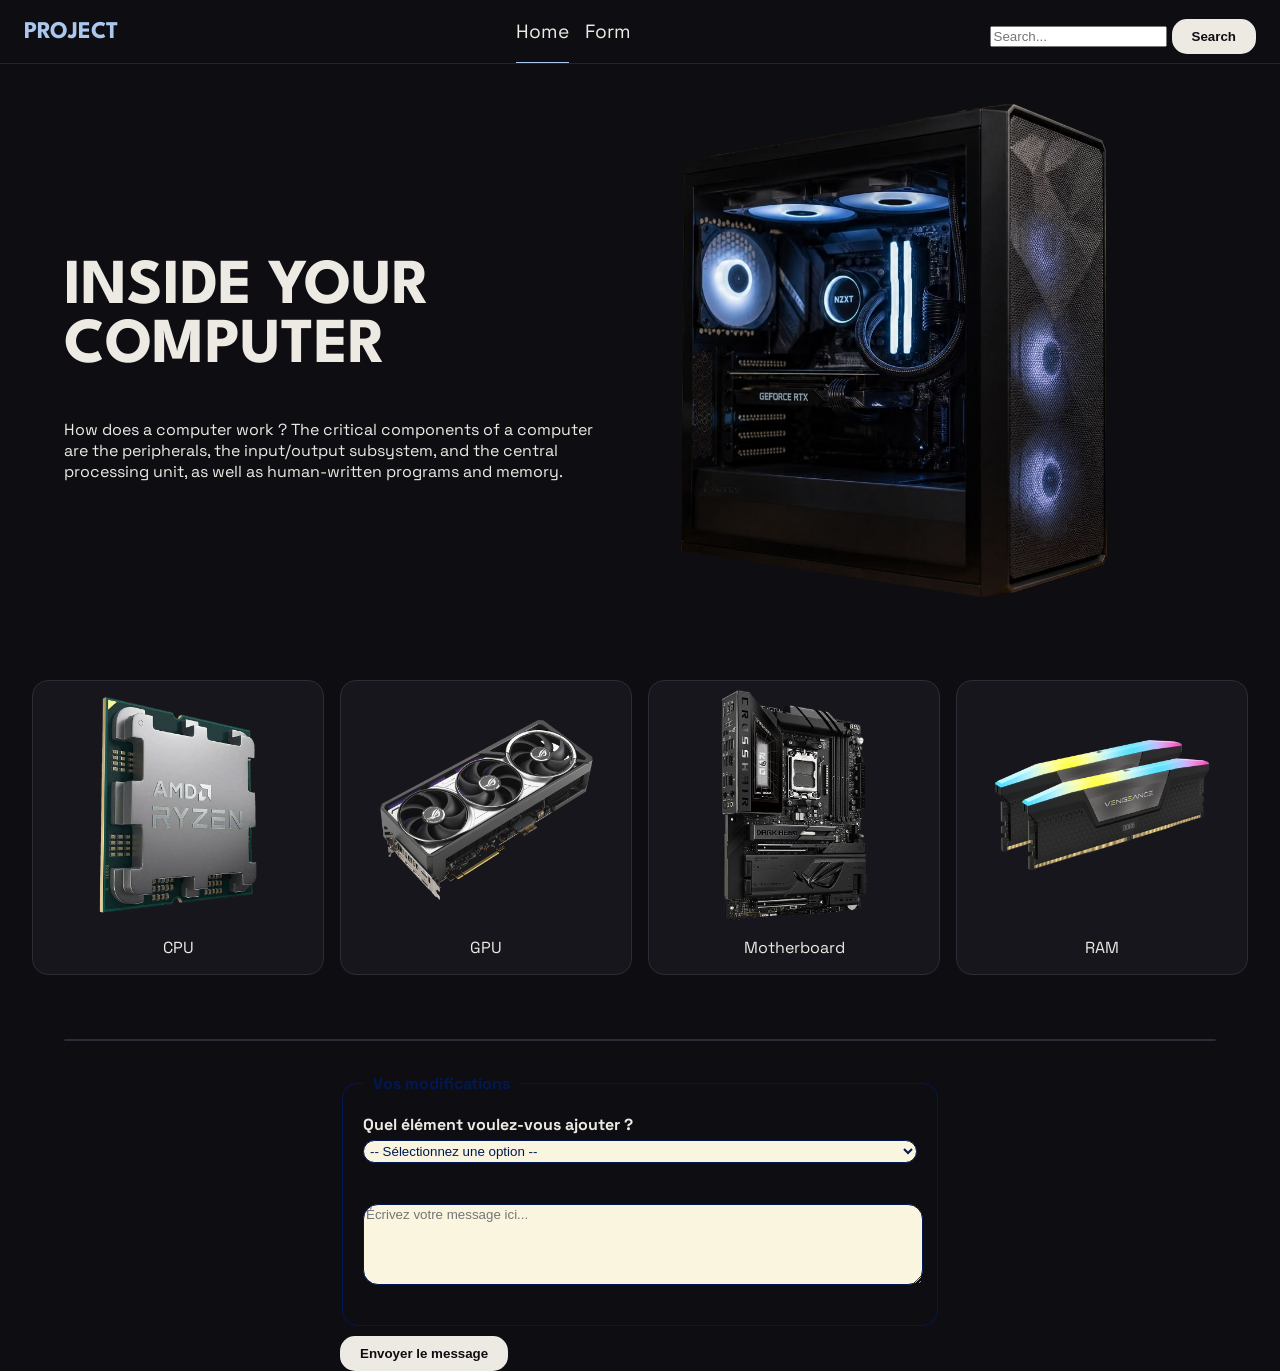
==== index.html @ d4c949b2 "hnfshnks" ====
<!DOCTYPE html>
<html lang="fr">
    <head>
        <title> Home </title>
        <meta charset="UTF-8">  
        <link rel="stylesheet" href="style.css">
        <script src="accueil.js"></script>
    </head>

    <body>
        <!--  Balise header contenant la barre de navigation du site --> 
        <header class="navbar">
            <div class="navbar_container">
                <a href="index.html" class="navbar_name" id="navbar_name"> PROJECT </a>

                <nav class="navbar_menu" id="navbar_menu">
                    <ul class="navbar_list">
                        <li><a href="index.html" class="current_page"> Home </a></li>
                        <li><a href="formulaire.html"> Form </a></li>
                    </ul>
                </nav>

                <div class="navbar_search">
                    <form class="search_form" id="search_form" role="search">
                        <input class="search_form_input" type="search" placeholder="Search...">
                        <input class="search_form_submit" type="submit" value="Search" />
                    </form>
                </div>
            </div>
        </header>

        <main>
            <div class="main_div">
                <div class="left_div">
                    <h1> INSIDE YOUR COMPUTER </h1>
                    <p> How does a computer work ? The critical components of a computer are the peripherals, the input/output subsystem, and the central processing unit, as well as human-written programs and memory. </p>
                </div>

                <div class="right_div">
                    <img src="images/computer.png" alt="computer" class="computer_image">
                </div>
            </div>

            <div class="components_div">
                <div class="component_item">
                    <img src="images/cpu.png" alt="cpu" class="cpu_image" onclick="component_item_display(cpu)">
                    <p> CPU </p>
                </div>

                <div class="component_item">
                    <img src="images/gpu.png" alt="gpu" class="gpu_image" onclick="component_item_display(gpu)">
                    <p> GPU </p>
                </div>

                <div class="component_item">
                    <img src="images/motherboard.png" alt="motherboard" class="motherboard_image" onclick="component_item_display(motherboard)">
                    <p> Motherboard </p>
                </div>

                <div class="component_item">
                    <img src="images/ram.png" alt="ram" class="ram_image" onclick="component_item_display(ram)">
                    <p> RAM </p>
                </div>
            </div>

            <div class="components_description">
                <p class="component_item_description" id="cpu" hidden> The CPU, or central processing unit, is the brain of the computer. Every time you click a button, open a file, or load a webpage, it carries out the instructions behind that action, working through billions of steps every second.</p>
                <p class="component_item_description" id="gpu" hidden> The GPU, or graphics processing unit, draws everything you see on the screen, from desktop windows to videos and 3D games. A CPU works on a few tasks at a time, while a GPU can handle thousands of tasks at once, which is exactly what drawing an image needs.</p>
                <p class="component_item_description" id="motherboard" hidden> The motherboard is the main circuit board inside your computer. Every other part either plugs into it or connects to it, and its job is to hold those parts together and move data and power between them. It also stores the BIOS or UEFI firmware that starts the computer before the operating system loads.</p>
                <p class="component_item_description" id="ram" hidden> RAM, or random access memory, is the fast short-term memory your computer uses for whatever you are doing right now. When you open a browser, start a game, or edit a document, the data in use is kept in RAM. RAM is volatile, which means everything in it is wiped when the computer turns off.</p>
            </div>

            <div class="add_description_form">
                <form action="#" method="post">

                    <!-- Liste déroulante -->
                    <fieldset>
                        <legend>Vos modifications</legend>

                        <label for="profil">Quel élément voulez-vous ajouter ?</label><br>
                        <select id="profil" name="profil">
                            <option value="">-- Sélectionnez une option --</option>
                            <option value="titre">Titre</option>
                            <option value="paragraphe">Paragraphe</option>
                        </select><br><br>


                        <textarea id="message" name="message" rows="5" cols="40" placeholder="Écrivez votre message ici..."></textarea>
                    </fieldset>

                    <!-- Bouton d’envoi -->
                    <input type="submit" value="Envoyer le message">

                </form>
            </div>
        </main>
    </body>
</html>
---- style.css ----
/* Import de polices via Google Fonts */
@import url('https://fonts.googleapis.com/css2?family=League+Spartan:wght@100..900&family=Space+Grotesk:wght@300..700&display=swap');

html {
    scroll-behavior: smooth; /* Permet un défilement plus fluide */
}

body {
    /* Mise en page de l'ensemble du site*/
    background-color: #0e0d12;
    color: #edeae4;
    margin: 0;
    font-family: 'Space Grotesk', sans-serif; /* Police de caractères importée, utilisée par défaut sur le site */
}

header {
    border-bottom: #25232c 1px solid; /* Trait de séparation en bas de l'en-tête */
}

h1 {
    font-family: 'League Spartan', sans-serif; /* Police de caractères pour les titres */
    font-size: 4rem;
}

a {
    color: #edeae4;
    text-decoration: none;
}

a:hover { /* Changement de couleur au survol des liens */
    color: #b7b2bd;
}

.navbar { /* Style de la barre de navigation qui lui permet de rester visible en haut de la page même au défilement */
    position: sticky;
    top: 0;
    z-index: 1000;
    display: flex;
    align-items: center;
    background-color: #0e0d12;
    font-size: 1.2rem;
}

.navbar_container { 
    display: flex;
    justify-content: space-between;
    align-items: center;
    width: 100%;
    margin: 0 auto;
    padding: 0 1.5rem;
    gap: 1rem;
}

.navbar_name {
    font-family: 'League Spartan', sans-serif;
    font-size: 1.5rem;
    font-weight: 700;
    color: #abc7ed;
}

.navbar_name:hover {
    color: #7095d0;
}

.navbar_list {
    list-style: none;
    display: flex;
    align-items: center;
    gap: 1rem;
}

.current_page {
    border-bottom: 1px solid #abc7ed;
    padding-bottom: calc(1em - 1px);
}

.main_div {
    display: flex;
    justify-content: space-between;
    align-items: center;
    padding: 2rem 4rem;
    gap: 5rem;
}

.left_div, .right_div {
    flex: 1 1 0;
    min-width: 0;
}

img {
    max-width: 80%;
    height: auto;
}

.components_div {
    display: flex;
    justify-content: space-between;
    align-items: center;
    gap: 1rem;
    padding: 2rem 2rem;
}

.component_item {
    flex: 1 1 0;
    min-width: 0;
    border: 1px solid #2e2b36;
    border-radius: 1rem;
    background-color: #17161d;
}

.component_item:hover {
    transform: scale(1.05);
    cursor: pointer;
}

.component_item img {
    display: block;
    margin: 0.5rem auto;
    max-width: 80%;
    height: auto;
}

.component_item p {
    text-align: center;
}

.components_description {
    border: 1px solid #2e2b36;
    border-radius: 1rem;
    background-color: #17161d;
    margin: 2rem 4rem;
}

.components_description p {
    padding: 1rem 4rem;
    font-size: 1.2rem;
    text-align: center;
}

.components_description p[hidden] {
    display: none;
}

form {
    max-width: 600px;
    margin: 0 auto;
}

/* Regroupement des champs */
fieldset {
    border: 1px solid #001854;
    border-radius: 15px;
    padding: 20px;
}

/* Titre des fieldsets */
legend {
    font-weight: bold;
    color: #001854;
    padding: 0 10px;
}

label {
    font-weight: bold;
}

input[type="text"],
input[type="email"],
input[type="number"],
select,
textarea {
    width: 100%;
    padding: 2px;
    margin-top: 5px;
    margin-bottom: 15px;
    border: 1px solid #001854;
    border-radius: 15px;
    background-color: #faf5df;
    color: #001854;
    font-family: Arial, sans-serif;
}

textarea {
    resize: vertical;
}

input[type="submit"] {
    background-color: #edeae4;
    border-radius: 15px;
    color: #0e0d12;
    border: none;
    margin-top: 10px;
    padding: 10px 20px;
    font-weight: bold;
    cursor: pointer;
}

@media (max-width: 768px) {
    .main_div {
        flex-direction: column;
        padding: 2rem;
    }

    .left_div h1 p {
        text-align: center;
    }

    .computer_image {
        display: block;
        margin: 0rem auto;
        max-width: 80%;
        height: auto;
    }
}
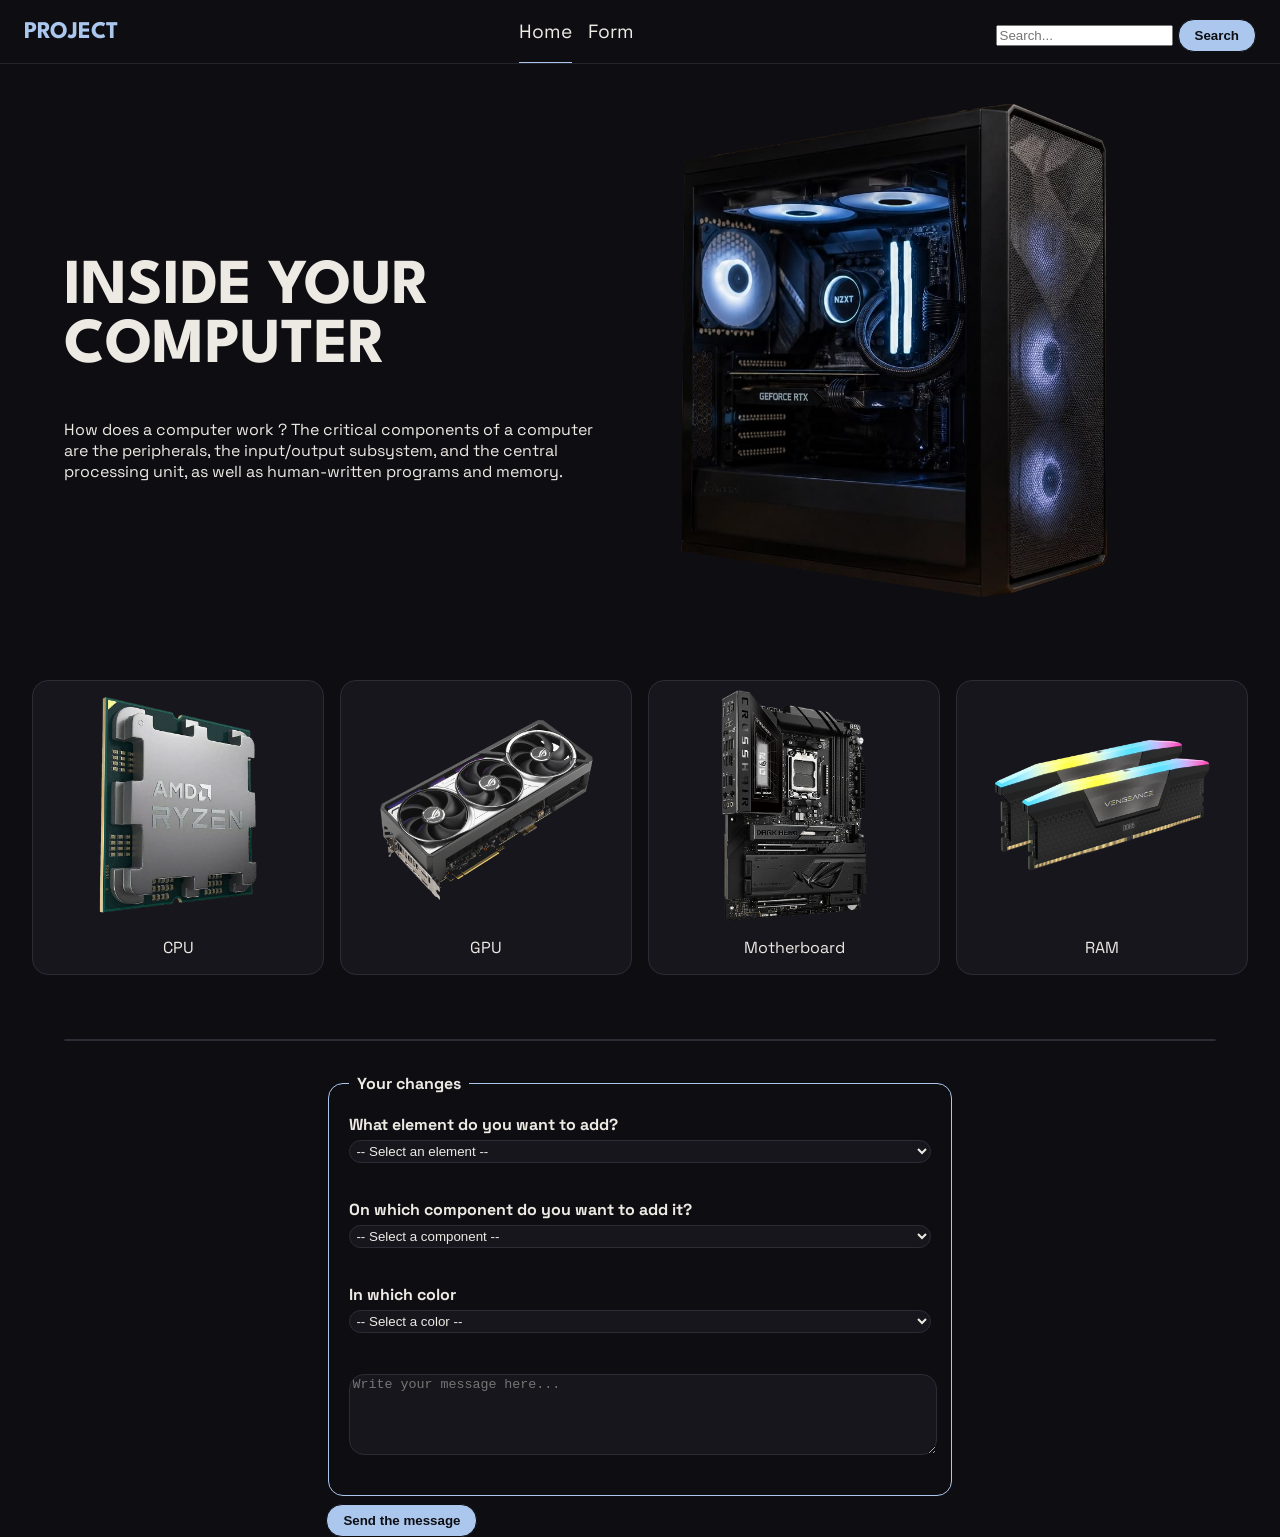
==== commit cb010b6e: "form" ====
--- a/index.html
+++ b/index.html
@@ -71,26 +71,40 @@
             </div>
 
             <div class="add_description_form">
-                <form action="#" method="post">
+                <form action="#" method="post" class="add_description_form">
 
-                    <!-- Liste déroulante -->
                     <fieldset>
-                        <legend>Vos modifications</legend>
+                        <legend>Your changes</legend>
 
-                        <label for="profil">Quel élément voulez-vous ajouter ?</label><br>
-                        <select id="profil" name="profil">
-                            <option value="">-- Sélectionnez une option --</option>
-                            <option value="titre">Titre</option>
-                            <option value="paragraphe">Paragraphe</option>
+                        <label for="element_form">What element do you want to add?</label><br>
+                        <select id="element_form" name="element_form">
+                            <option value="" class="placeholder">-- Select an element --</option>
+                            <option value="title">Title</option>
+                            <option value="paragraph">Paragraph</option>
                         </select><br><br>
 
+                        <label for="component_form">On which component do you want to add it?</label><br>
+                        <select id="component_form" name="component_form">
+                            <option value="" class="placeholder"> -- Select a component --</option>
+                            <option value="cpu"> CPU</option>
+                            <option value="gpu"> GPU</option>
+                            <option value="motherboard"> Motherboard</option>
+                            <option value="ram"> RAM</option>
+                        </select><br><br>
 
-                        <textarea id="message" name="message" rows="5" cols="40" placeholder="Écrivez votre message ici..."></textarea>
+                        <label for="color_form">In which color</label><br>
+                        <select id="color_form" name="color_form">
+                            <option value="" class="placeholder">-- Select a color --</option>
+                            <option value="red"> Red</option>
+                            <option value="blue"> Blue</option>
+                            <option value="green"> Green</option>
+                            <option value="yellow"> Yellow</option>
+                        </select><br><br>
+
+                        <textarea id="message" name="message" rows="5" cols="40" placeholder="Write your message here..."></textarea>
                     </fieldset>
 
-                    <!-- Bouton d’envoi -->
-                    <input type="submit" value="Envoyer le message">
-
+                    <input type="submit" value="Send the message">
                 </form>
             </div>
         </main>
--- a/style.css
+++ b/style.css
@@ -142,43 +142,42 @@
     display: none;
 }
 
-form {
-    max-width: 600px;
+.add_description_form {
+    max-width: 70%;
     margin: 0 auto;
 }
 
 /* Regroupement des champs */
 fieldset {
-    border: 1px solid #001854;
+    border: 1px solid #abc7ed;
     border-radius: 15px;
     padding: 20px;
 }
 
-/* Titre des fieldsets */
 legend {
     font-weight: bold;
-    color: #001854;
-    padding: 0 10px;
+    color: #edeae4;
+    padding: 0 0.5rem;
 }
 
 label {
     font-weight: bold;
 }
 
-input[type="text"],
-input[type="email"],
-input[type="number"],
+.placeholder {
+    color: #4c4955;
+}
+
 select,
 textarea {
     width: 100%;
     padding: 2px;
     margin-top: 5px;
     margin-bottom: 15px;
-    border: 1px solid #001854;
+    border: 1px solid #2e2b36;
     border-radius: 15px;
-    background-color: #faf5df;
-    color: #001854;
-    font-family: Arial, sans-serif;
+    background-color: #17161d;
+    color: #edeae4;
 }
 
 textarea {
@@ -186,12 +185,12 @@
 }
 
 input[type="submit"] {
-    background-color: #edeae4;
-    border-radius: 15px;
+    background-color: #abc7ed;
+    border-radius: 1rem;
     color: #0e0d12;
-    border: none;
-    margin-top: 10px;
-    padding: 10px 20px;
+    border: 1px solid #0e0d12;
+    margin-top: 0.5rem;
+    padding: 0.5rem 1rem;
     font-weight: bold;
     cursor: pointer;
 }
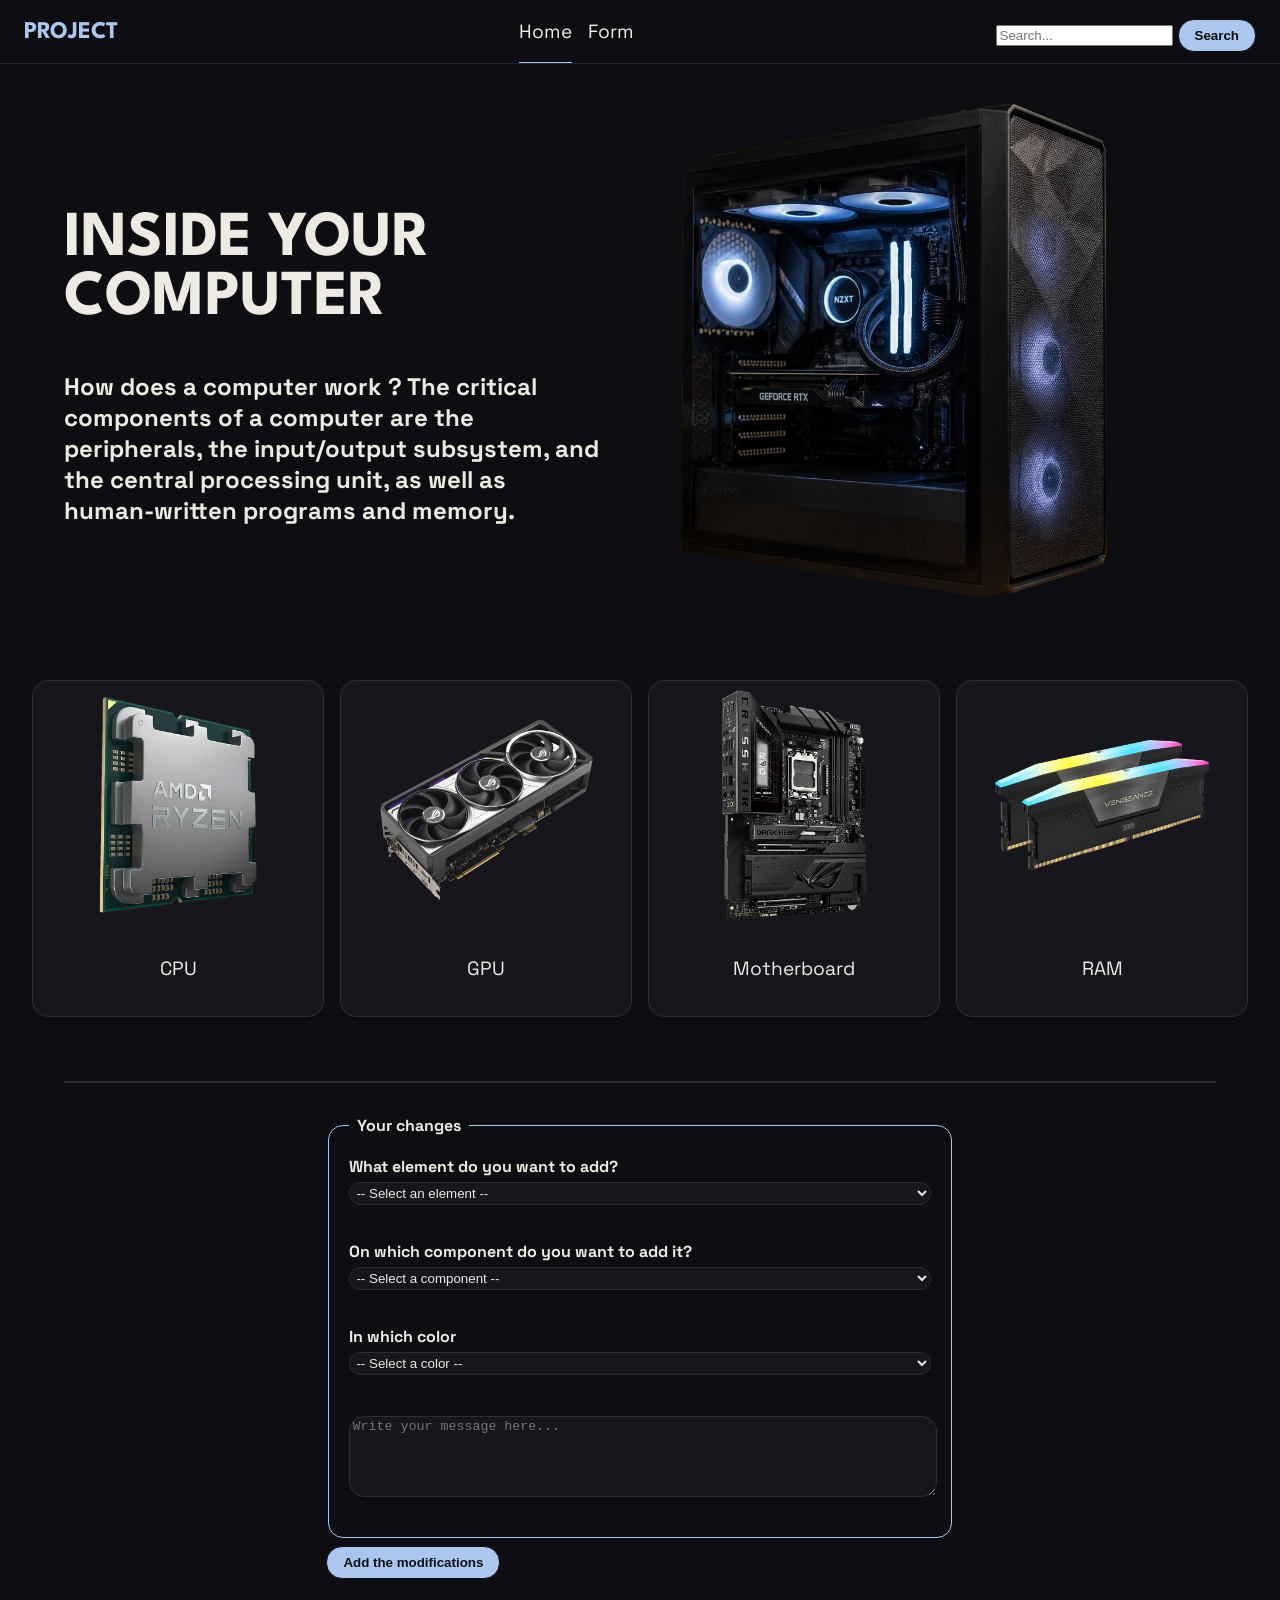
==== commit 00df2687: "add_description_form almost done" ====
--- a/index.html
+++ b/index.html
@@ -4,7 +4,7 @@
         <title> Home </title>
         <meta charset="UTF-8">  
         <link rel="stylesheet" href="style.css">
-        <script src="accueil.js"></script>
+        <script src="accueil.js" defer></script>
     </head>
 
     <body>
@@ -33,7 +33,7 @@
             <div class="main_div">
                 <div class="left_div">
                     <h1> INSIDE YOUR COMPUTER </h1>
-                    <p> How does a computer work ? The critical components of a computer are the peripherals, the input/output subsystem, and the central processing unit, as well as human-written programs and memory. </p>
+                    <h2> How does a computer work ? The critical components of a computer are the peripherals, the input/output subsystem, and the central processing unit, as well as human-written programs and memory. </h2>
                 </div>
 
                 <div class="right_div">
@@ -42,36 +42,50 @@
             </div>
 
             <div class="components_div">
-                <div class="component_item">
-                    <img src="images/cpu.png" alt="cpu" class="cpu_image" onclick="component_item_display(cpu)">
+                <div class="component_item" onclick="component_item_display('cpu')">
+                    <img src="images/cpu.png" alt="cpu" class="cpu_image">
                     <p> CPU </p>
                 </div>
 
-                <div class="component_item">
-                    <img src="images/gpu.png" alt="gpu" class="gpu_image" onclick="component_item_display(gpu)">
+                <div class="component_item" onclick="component_item_display('gpu')">
+                    <img src="images/gpu.png" alt="gpu" class="gpu_image">
                     <p> GPU </p>
                 </div>
 
-                <div class="component_item">
-                    <img src="images/motherboard.png" alt="motherboard" class="motherboard_image" onclick="component_item_display(motherboard)">
+                <div class="component_item" onclick="component_item_display('motherboard')">
+                    <img src="images/motherboard.png" alt="motherboard" class="motherboard_image">
                     <p> Motherboard </p>
                 </div>
 
-                <div class="component_item">
-                    <img src="images/ram.png" alt="ram" class="ram_image" onclick="component_item_display(ram)">
+                <div class="component_item" onclick="component_item_display('ram')">
+                    <img src="images/ram.png" alt="ram" class="ram_image" >
                     <p> RAM </p>
                 </div>
             </div>
 
             <div class="components_description">
-                <p class="component_item_description" id="cpu" hidden> The CPU, or central processing unit, is the brain of the computer. Every time you click a button, open a file, or load a webpage, it carries out the instructions behind that action, working through billions of steps every second.</p>
-                <p class="component_item_description" id="gpu" hidden> The GPU, or graphics processing unit, draws everything you see on the screen, from desktop windows to videos and 3D games. A CPU works on a few tasks at a time, while a GPU can handle thousands of tasks at once, which is exactly what drawing an image needs.</p>
-                <p class="component_item_description" id="motherboard" hidden> The motherboard is the main circuit board inside your computer. Every other part either plugs into it or connects to it, and its job is to hold those parts together and move data and power between them. It also stores the BIOS or UEFI firmware that starts the computer before the operating system loads.</p>
-                <p class="component_item_description" id="ram" hidden> RAM, or random access memory, is the fast short-term memory your computer uses for whatever you are doing right now. When you open a browser, start a game, or edit a document, the data in use is kept in RAM. RAM is volatile, which means everything in it is wiped when the computer turns off.</p>
+                <div class="component_item_description" id="cpu" hidden>
+                    <h3>The CPU</h3>
+                    <p> The CPU, or central processing unit, is the brain of the computer. Every time you click a button, open a file, or load a webpage, it carries out the instructions behind that action, working through billions of steps every second.</p>
+                </div>
+
+                <div class="component_item_description" id="gpu" hidden>
+                    <h3>The GPU</h3>
+                    <p> The GPU, or graphics processing unit, draws everything you see on the screen, from desktop windows to videos and 3D games. A CPU works on a few tasks at a time, while a GPU can handle thousands of tasks at once, which is exactly what drawing an image needs.</p>
+                </div>
+                <div class="component_item_description" id="motherboard" hidden>
+                    <h3>The Motherboard</h3>
+                    <p> The motherboard is the main circuit board inside your computer. Every other part either plugs into it or connects to it, and its job is to hold those parts together and move data and power between them. It also stores the BIOS or UEFI firmware that starts the computer before the operating system loads.</p>
+                </div>
+
+                <div class="component_item_description" id="ram" hidden>
+                    <h3>The RAM</h3>
+                    <p> RAM, or random access memory, is the fast short-term memory your computer uses for whatever you are doing right now. When you open a browser, start a game, or edit a document, the data in use is kept in RAM. RAM is volatile, which means everything in it is wiped when the computer turns off.</p>
+                </div>
             </div>
 
             <div class="add_description_form">
-                <form action="#" method="post" class="add_description_form">
+                <form action="#" class="add_description_form" onsubmit="add_description(event)">
 
                     <fieldset>
                         <legend>Your changes</legend>
@@ -79,8 +93,8 @@
                         <label for="element_form">What element do you want to add?</label><br>
                         <select id="element_form" name="element_form">
                             <option value="" class="placeholder">-- Select an element --</option>
-                            <option value="title">Title</option>
-                            <option value="paragraph">Paragraph</option>
+                            <option value="h3">Title</option>
+                            <option value="p">Paragraph</option>
                         </select><br><br>
 
                         <label for="component_form">On which component do you want to add it?</label><br>
@@ -95,16 +109,16 @@
                         <label for="color_form">In which color</label><br>
                         <select id="color_form" name="color_form">
                             <option value="" class="placeholder">-- Select a color --</option>
-                            <option value="red"> Red</option>
-                            <option value="blue"> Blue</option>
-                            <option value="green"> Green</option>
-                            <option value="yellow"> Yellow</option>
+                            <option value="#edabab"> Red</option>
+                            <option value="#abc7ed"> Blue</option>
+                            <option value="#b3edab"> Green</option>
+                            <option value="#ede9ab"> Yellow</option>
                         </select><br><br>
 
                         <textarea id="message" name="message" rows="5" cols="40" placeholder="Write your message here..."></textarea>
                     </fieldset>
 
-                    <input type="submit" value="Send the message">
+                    <input type="submit" value="Add the modifications">
                 </form>
             </div>
         </main>
--- a/style.css
+++ b/style.css
@@ -132,19 +132,19 @@
     margin: 2rem 4rem;
 }
 
-.components_description p {
+.components_description h3, p {
     padding: 1rem 4rem;
     font-size: 1.2rem;
     text-align: center;
 }
 
-.components_description p[hidden] {
+.components_description div[hidden] {
     display: none;
 }
 
 .add_description_form {
     max-width: 70%;
-    margin: 0 auto;
+    margin: 2rem auto;
 }
 
 /* Regroupement des champs */
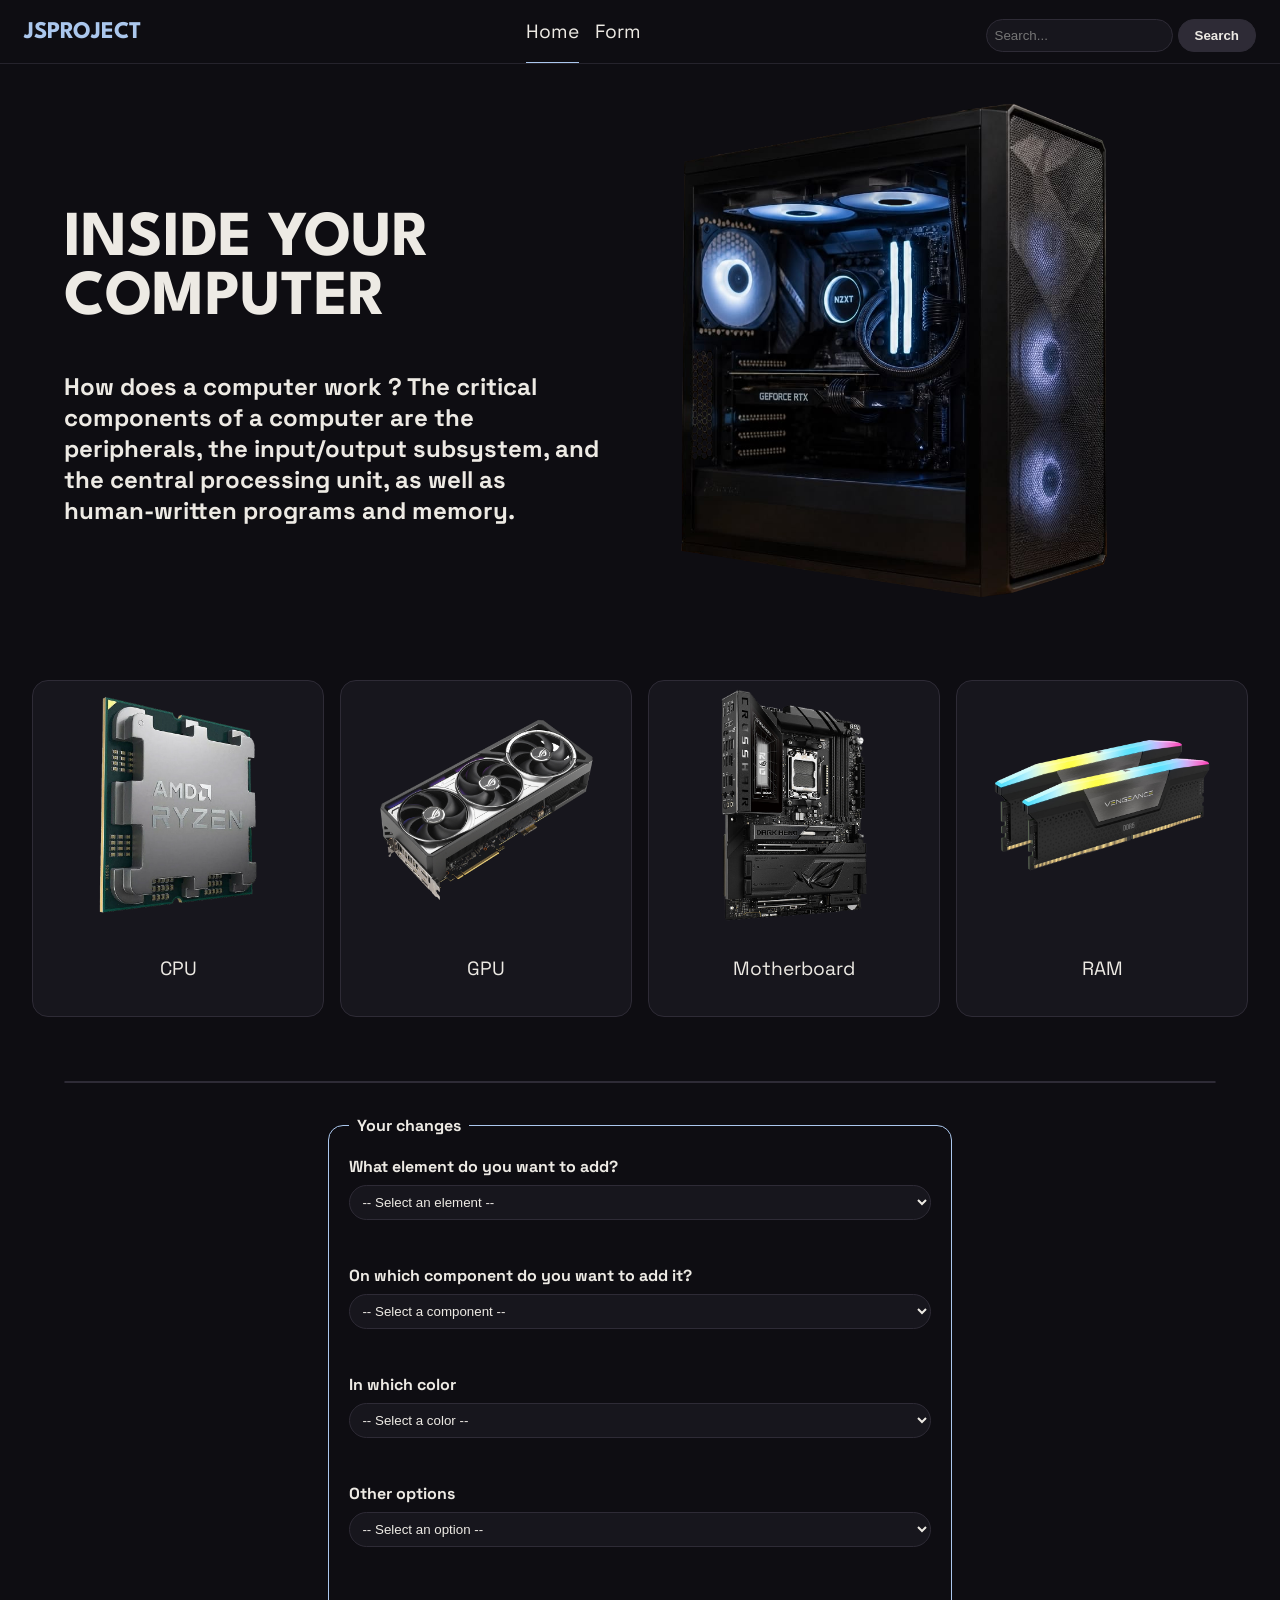
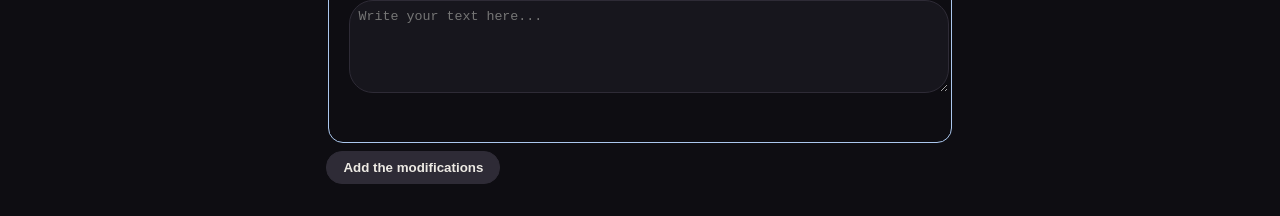
==== commit d546b57c: ".." ====
--- a/index.html
+++ b/index.html
@@ -11,7 +11,7 @@
         <!--  Balise header contenant la barre de navigation du site --> 
         <header class="navbar">
             <div class="navbar_container">
-                <a href="index.html" class="navbar_name" id="navbar_name"> PROJECT </a>
+                <a href="index.html" class="navbar_name" id="navbar_name"> JSPROJECT </a>
 
                 <nav class="navbar_menu" id="navbar_menu">
                     <ul class="navbar_list">
@@ -22,8 +22,8 @@
 
                 <div class="navbar_search">
                     <form class="search_form" id="search_form" role="search">
-                        <input class="search_form_input" type="search" placeholder="Search...">
-                        <input class="search_form_submit" type="submit" value="Search" />
+                        <input class="search_form_input" type="search" placeholder="Search..." id="search_input">
+                        <input class="search_form_submit" type="submit" value="Search" onclick="searching_bar()"/>
                     </form>
                 </div>
             </div>
@@ -115,7 +115,15 @@
                             <option value="#ede9ab"> Yellow</option>
                         </select><br><br>
 
-                        <textarea id="message" name="message" rows="5" cols="40" placeholder="Write your message here..."></textarea>
+                        <label for="option_form">Other options</label><br>
+                        <select id="option_form" name="option_form">
+                            <option value="" class="placeholder">-- Select an option --</option>
+                            <option value="font-weight: bold"> Bold </option>
+                            <option value="font-style: italic"> Italic </option>
+                            <option value="text-decoration: underline"> Underline </option>
+                        </select><br><br>
+
+                        <textarea id="message" name="message" rows="5" cols="40" placeholder="Write your text here..."></textarea>
                     </fieldset>
 
                     <input type="submit" value="Add the modifications">
--- a/style.css
+++ b/style.css
@@ -70,6 +70,14 @@
     gap: 1rem;
 }
 
+input[type="search"] {
+    padding: 0.5rem;
+    border: 1px solid #2e2b36;
+    border-radius: 1.5rem;
+    background-color: #17161d;
+    color: #edeae4;
+}
+
 .current_page {
     border-bottom: 1px solid #abc7ed;
     padding-bottom: calc(1em - 1px);
@@ -171,13 +179,17 @@
 select,
 textarea {
     width: 100%;
-    padding: 2px;
-    margin-top: 5px;
-    margin-bottom: 15px;
-    border: 1px solid #2e2b36;
-    border-radius: 15px;
-    background-color: #17161d;
-    color: #edeae4;
+    padding: 0.5rem;
+    margin-top: 0.5rem;
+    margin-bottom: 1.5rem;
+    border: 1px solid #2e2b36;
+    border-radius: 1.5rem;
+    background-color: #17161d;
+    color: #edeae4;
+}
+
+select {
+    cursor: pointer;
 }
 
 textarea {
@@ -185,14 +197,19 @@
 }
 
 input[type="submit"] {
-    background-color: #abc7ed;
+    background-color: #2e2b36;
     border-radius: 1rem;
-    color: #0e0d12;
-    border: 1px solid #0e0d12;
+    color: #edeae4;
+    border: 1px solid #2e2b36;
     margin-top: 0.5rem;
     padding: 0.5rem 1rem;
     font-weight: bold;
     cursor: pointer;
+}
+
+input[type="submit"]:hover {
+    background-color: #484550;
+    border: 1px solid #484550;
 }
 
 @media (max-width: 768px) {
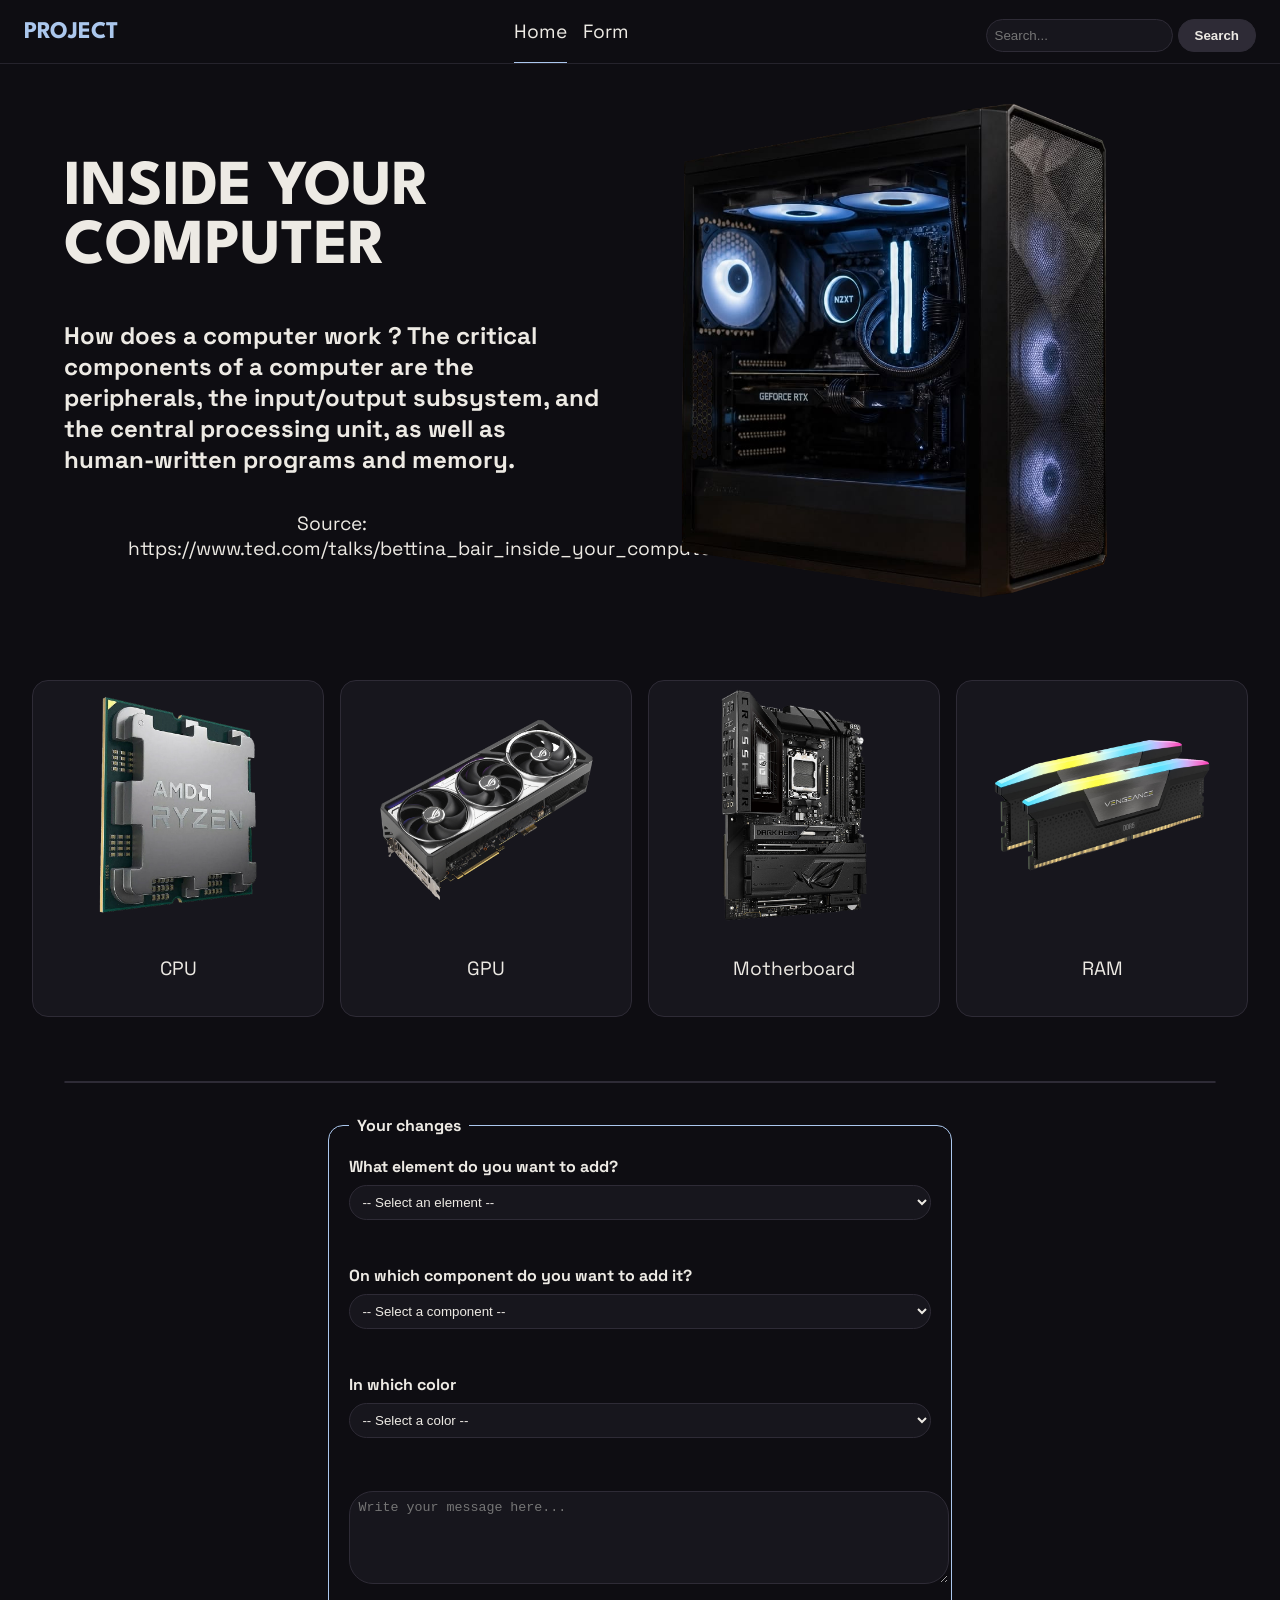
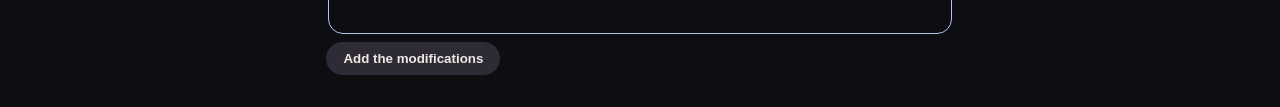
==== commit bca257e4: "..." ====
--- a/index.html
+++ b/index.html
@@ -11,7 +11,7 @@
         <!--  Balise header contenant la barre de navigation du site --> 
         <header class="navbar">
             <div class="navbar_container">
-                <a href="index.html" class="navbar_name" id="navbar_name"> JSPROJECT </a>
+                <a href="index.html" class="navbar_name" id="navbar_name"> PROJECT </a>
 
                 <nav class="navbar_menu" id="navbar_menu">
                     <ul class="navbar_list">
@@ -22,8 +22,8 @@
 
                 <div class="navbar_search">
                     <form class="search_form" id="search_form" role="search">
-                        <input class="search_form_input" type="search" placeholder="Search..." id="search_input">
-                        <input class="search_form_submit" type="submit" value="Search" onclick="searching_bar()"/>
+                        <input class="search_form_input" type="search" placeholder="Search...">
+                        <input class="search_form_submit" type="submit" value="Search" />
                     </form>
                 </div>
             </div>
@@ -34,6 +34,7 @@
                 <div class="left_div">
                     <h1> INSIDE YOUR COMPUTER </h1>
                     <h2> How does a computer work ? The critical components of a computer are the peripherals, the input/output subsystem, and the central processing unit, as well as human-written programs and memory. </h2>
+                    <p> Source: <a href="https://www.ted.com/talks/bettina_bair_inside_your_computer">https://www.ted.com/talks/bettina_bair_inside_your_computer</a></p>
                 </div>
 
                 <div class="right_div">
@@ -67,20 +68,24 @@
                 <div class="component_item_description" id="cpu" hidden>
                     <h3>The CPU</h3>
                     <p> The CPU, or central processing unit, is the brain of the computer. Every time you click a button, open a file, or load a webpage, it carries out the instructions behind that action, working through billions of steps every second.</p>
+                    <p>Source: <a href="https://computerinfobits.com/learn/parts-of-a-computer-and-their-functions">https://computerinfobits.com/learn/parts-of-a-computer-and-their-functions</a> (page no longer available)</p>
                 </div>
 
                 <div class="component_item_description" id="gpu" hidden>
                     <h3>The GPU</h3>
                     <p> The GPU, or graphics processing unit, draws everything you see on the screen, from desktop windows to videos and 3D games. A CPU works on a few tasks at a time, while a GPU can handle thousands of tasks at once, which is exactly what drawing an image needs.</p>
+                    <p>Source: <a href="https://computerinfobits.com/learn/parts-of-a-computer-and-their-functions">https://computerinfobits.com/learn/parts-of-a-computer-and-their-functions</a> (page no longer available)</p>
                 </div>
                 <div class="component_item_description" id="motherboard" hidden>
                     <h3>The Motherboard</h3>
                     <p> The motherboard is the main circuit board inside your computer. Every other part either plugs into it or connects to it, and its job is to hold those parts together and move data and power between them. It also stores the BIOS or UEFI firmware that starts the computer before the operating system loads.</p>
+                    <p>Source: <a href="https://computerinfobits.com/learn/parts-of-a-computer-and-their-functions">https://computerinfobits.com/learn/parts-of-a-computer-and-their-functions</a> (page no longer available)</p>
                 </div>
 
                 <div class="component_item_description" id="ram" hidden>
                     <h3>The RAM</h3>
                     <p> RAM, or random access memory, is the fast short-term memory your computer uses for whatever you are doing right now. When you open a browser, start a game, or edit a document, the data in use is kept in RAM. RAM is volatile, which means everything in it is wiped when the computer turns off.</p>
+                    <p>Source: <a href="https://computerinfobits.com/learn/parts-of-a-computer-and-their-functions">https://computerinfobits.com/learn/parts-of-a-computer-and-their-functions</a> (page no longer available)</p>
                 </div>
             </div>
 
@@ -115,15 +120,7 @@
                             <option value="#ede9ab"> Yellow</option>
                         </select><br><br>
 
-                        <label for="option_form">Other options</label><br>
-                        <select id="option_form" name="option_form">
-                            <option value="" class="placeholder">-- Select an option --</option>
-                            <option value="font-weight: bold"> Bold </option>
-                            <option value="font-style: italic"> Italic </option>
-                            <option value="text-decoration: underline"> Underline </option>
-                        </select><br><br>
-
-                        <textarea id="message" name="message" rows="5" cols="40" placeholder="Write your text here..."></textarea>
+                        <textarea id="message" name="message" rows="5" cols="40" placeholder="Write your message here..."></textarea>
                     </fieldset>
 
                     <input type="submit" value="Add the modifications">
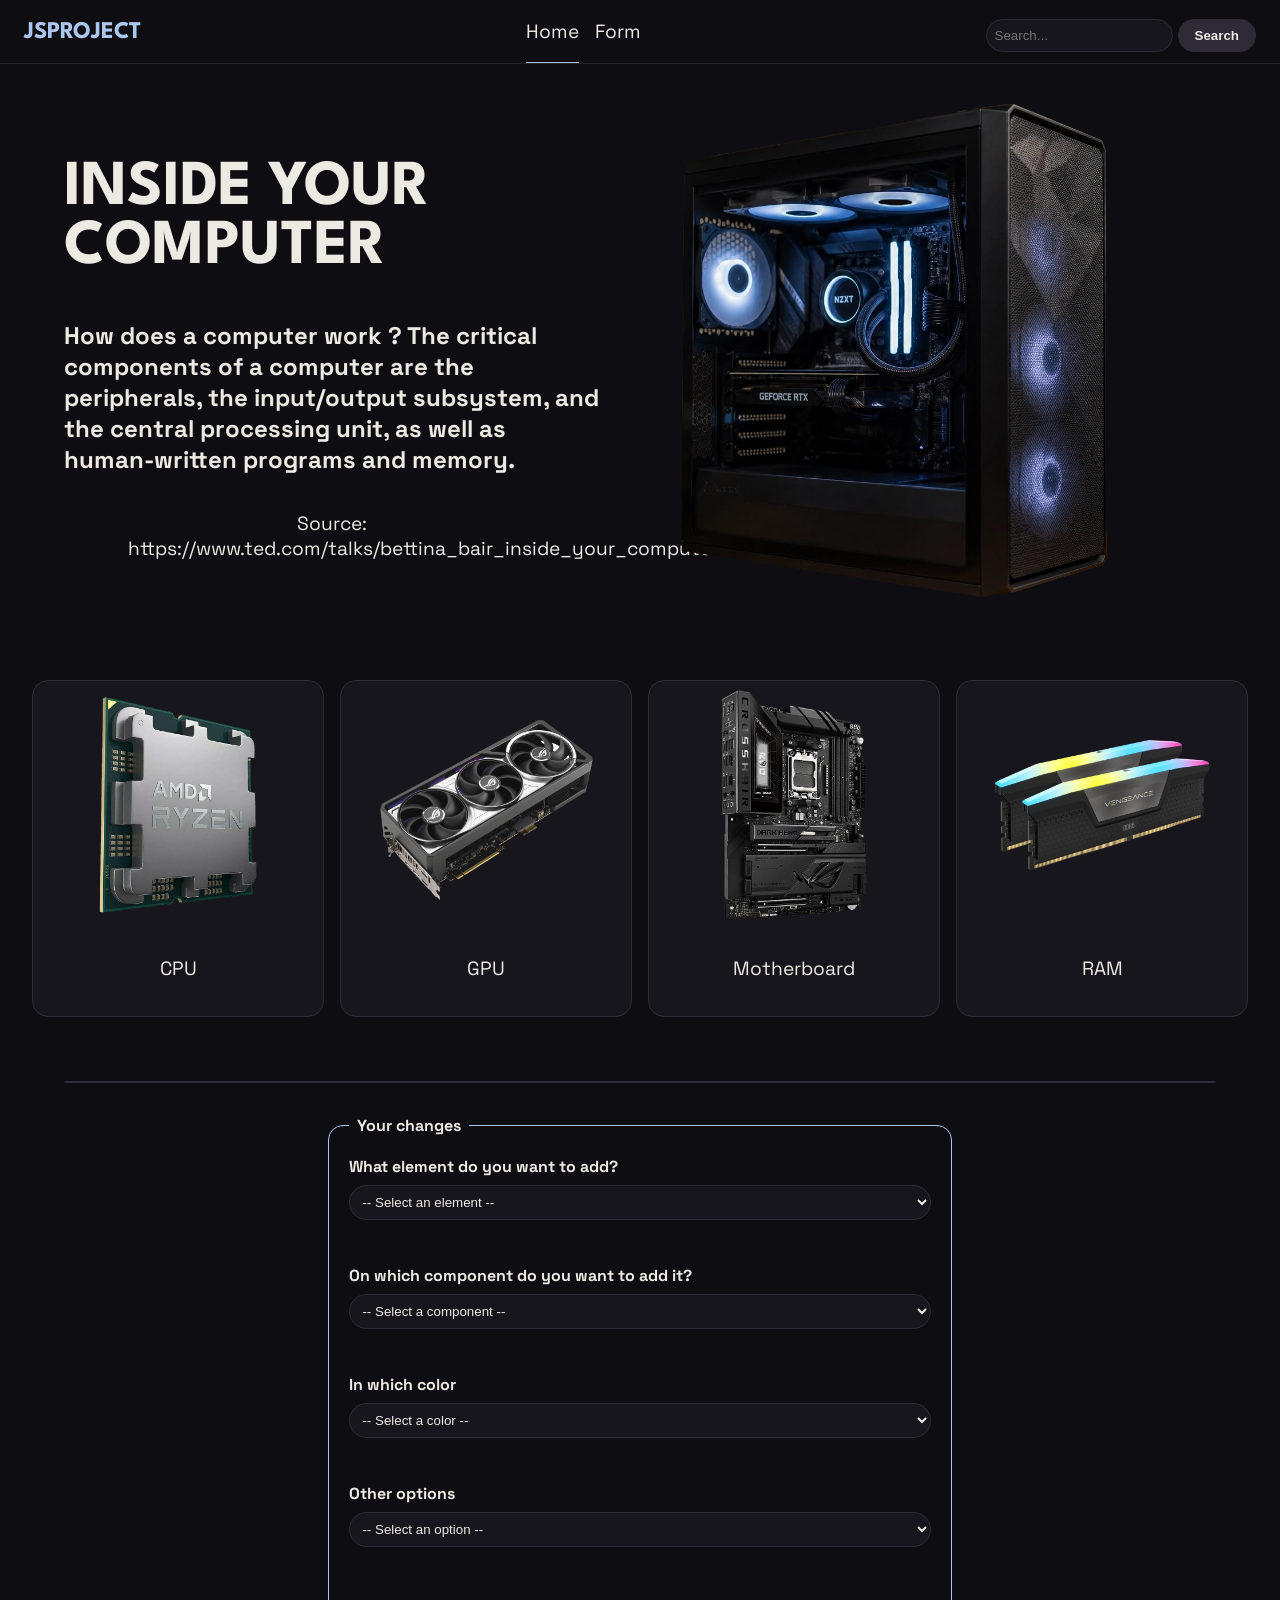
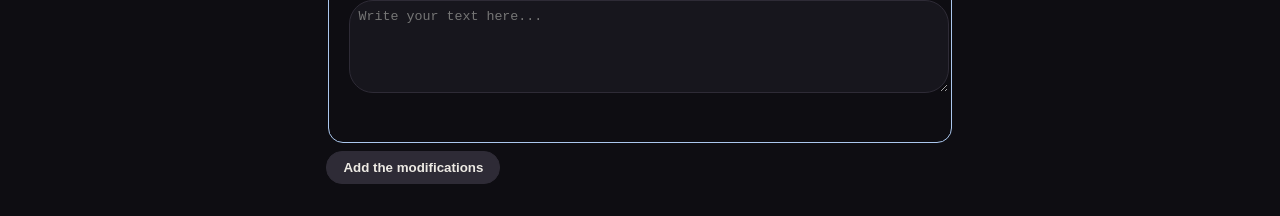
==== commit f93fea61: ".." ====
--- a/index.html
+++ b/index.html
@@ -11,7 +11,7 @@
         <!--  Balise header contenant la barre de navigation du site --> 
         <header class="navbar">
             <div class="navbar_container">
-                <a href="index.html" class="navbar_name" id="navbar_name"> PROJECT </a>
+                <a href="index.html" class="navbar_name" id="navbar_name"> JSPROJECT </a>
 
                 <nav class="navbar_menu" id="navbar_menu">
                     <ul class="navbar_list">
@@ -22,8 +22,8 @@
 
                 <div class="navbar_search">
                     <form class="search_form" id="search_form" role="search">
-                        <input class="search_form_input" type="search" placeholder="Search...">
-                        <input class="search_form_submit" type="submit" value="Search" />
+                        <input class="search_form_input" type="search" placeholder="Search..." id="search_input">
+                        <input class="search_form_submit" type="submit" value="Search" onclick="searching_bar()"/>
                     </form>
                 </div>
             </div>
@@ -120,7 +120,15 @@
                             <option value="#ede9ab"> Yellow</option>
                         </select><br><br>
 
-                        <textarea id="message" name="message" rows="5" cols="40" placeholder="Write your message here..."></textarea>
+                        <label for="option_form">Other options</label><br>
+                        <select id="option_form" name="option_form">
+                            <option value="" class="placeholder">-- Select an option --</option>
+                            <option value="font-weight: bold"> Bold </option>
+                            <option value="font-style: italic"> Italic </option>
+                            <option value="text-decoration: underline"> Underline </option>
+                        </select><br><br>
+
+                        <textarea id="message" name="message" rows="5" cols="40" placeholder="Write your text here..."></textarea>
                     </fieldset>
 
                     <input type="submit" value="Add the modifications">
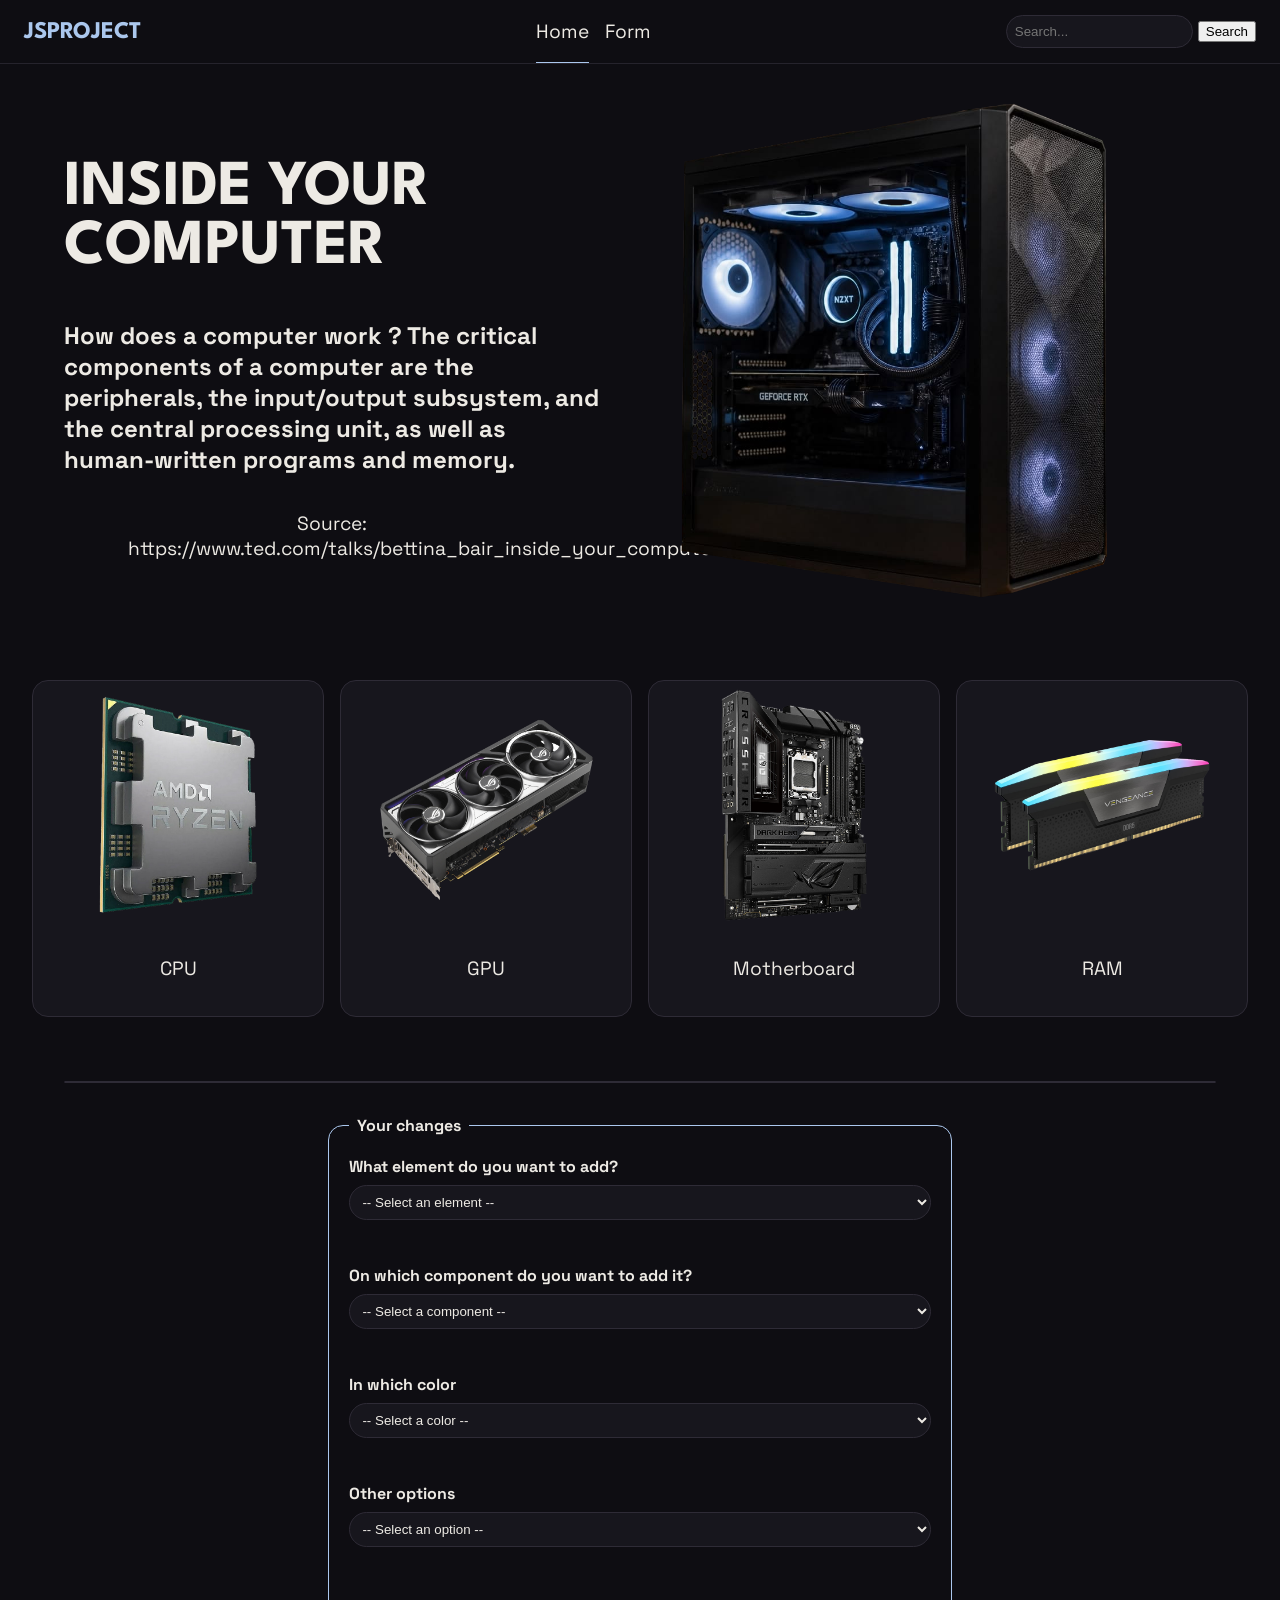
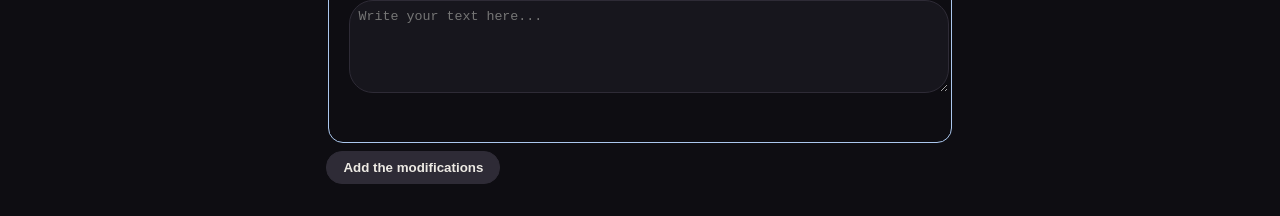
==== commit 9ec810dc: "searching bar modifications" ====
--- a/index.html
+++ b/index.html
@@ -23,8 +23,9 @@
                 <div class="navbar_search">
                     <form class="search_form" id="search_form" role="search">
                         <input class="search_form_input" type="search" placeholder="Search..." id="search_input">
-                        <input class="search_form_submit" type="submit" value="Search" onclick="searching_bar()"/>
+                        <input class="search_form_submit" type="button" value="Search" onclick="searching_bar()"/>
                     </form>
+                    <output id="search_result"></output>
                 </div>
             </div>
         </header>
